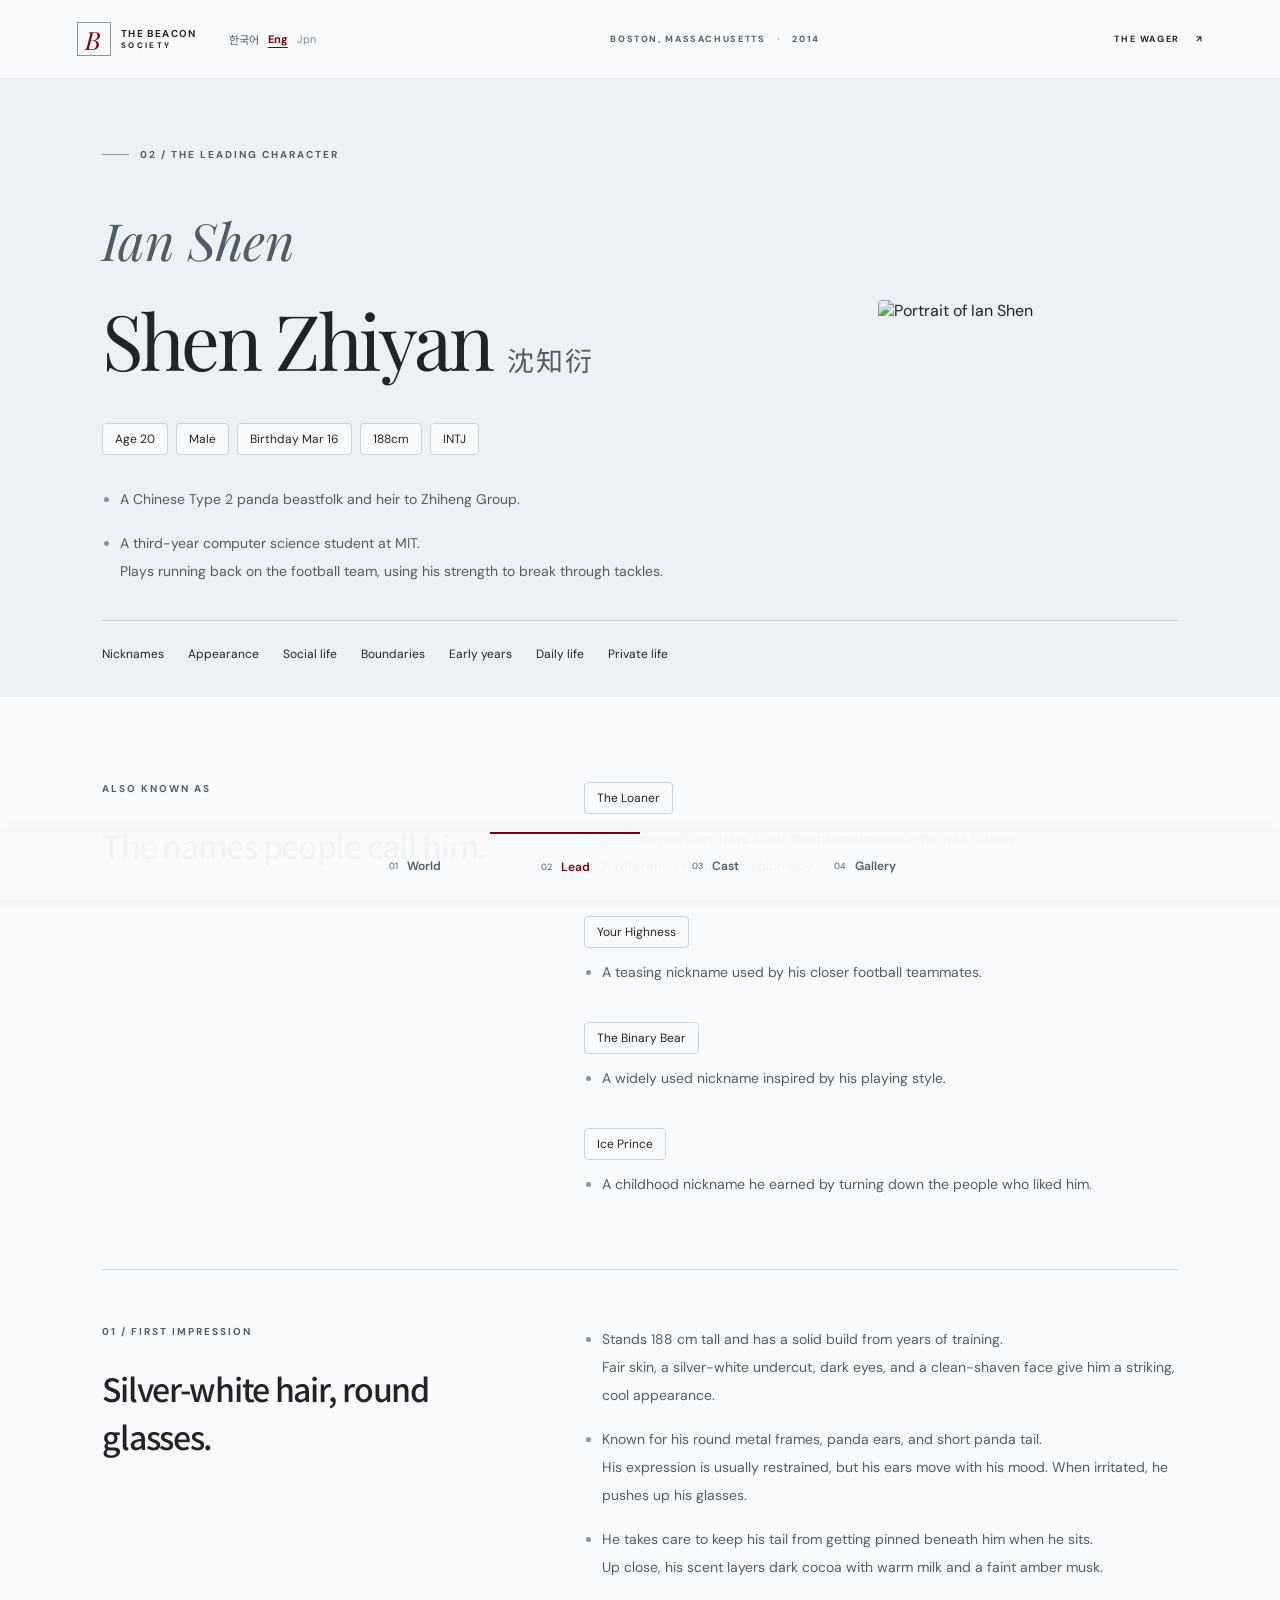
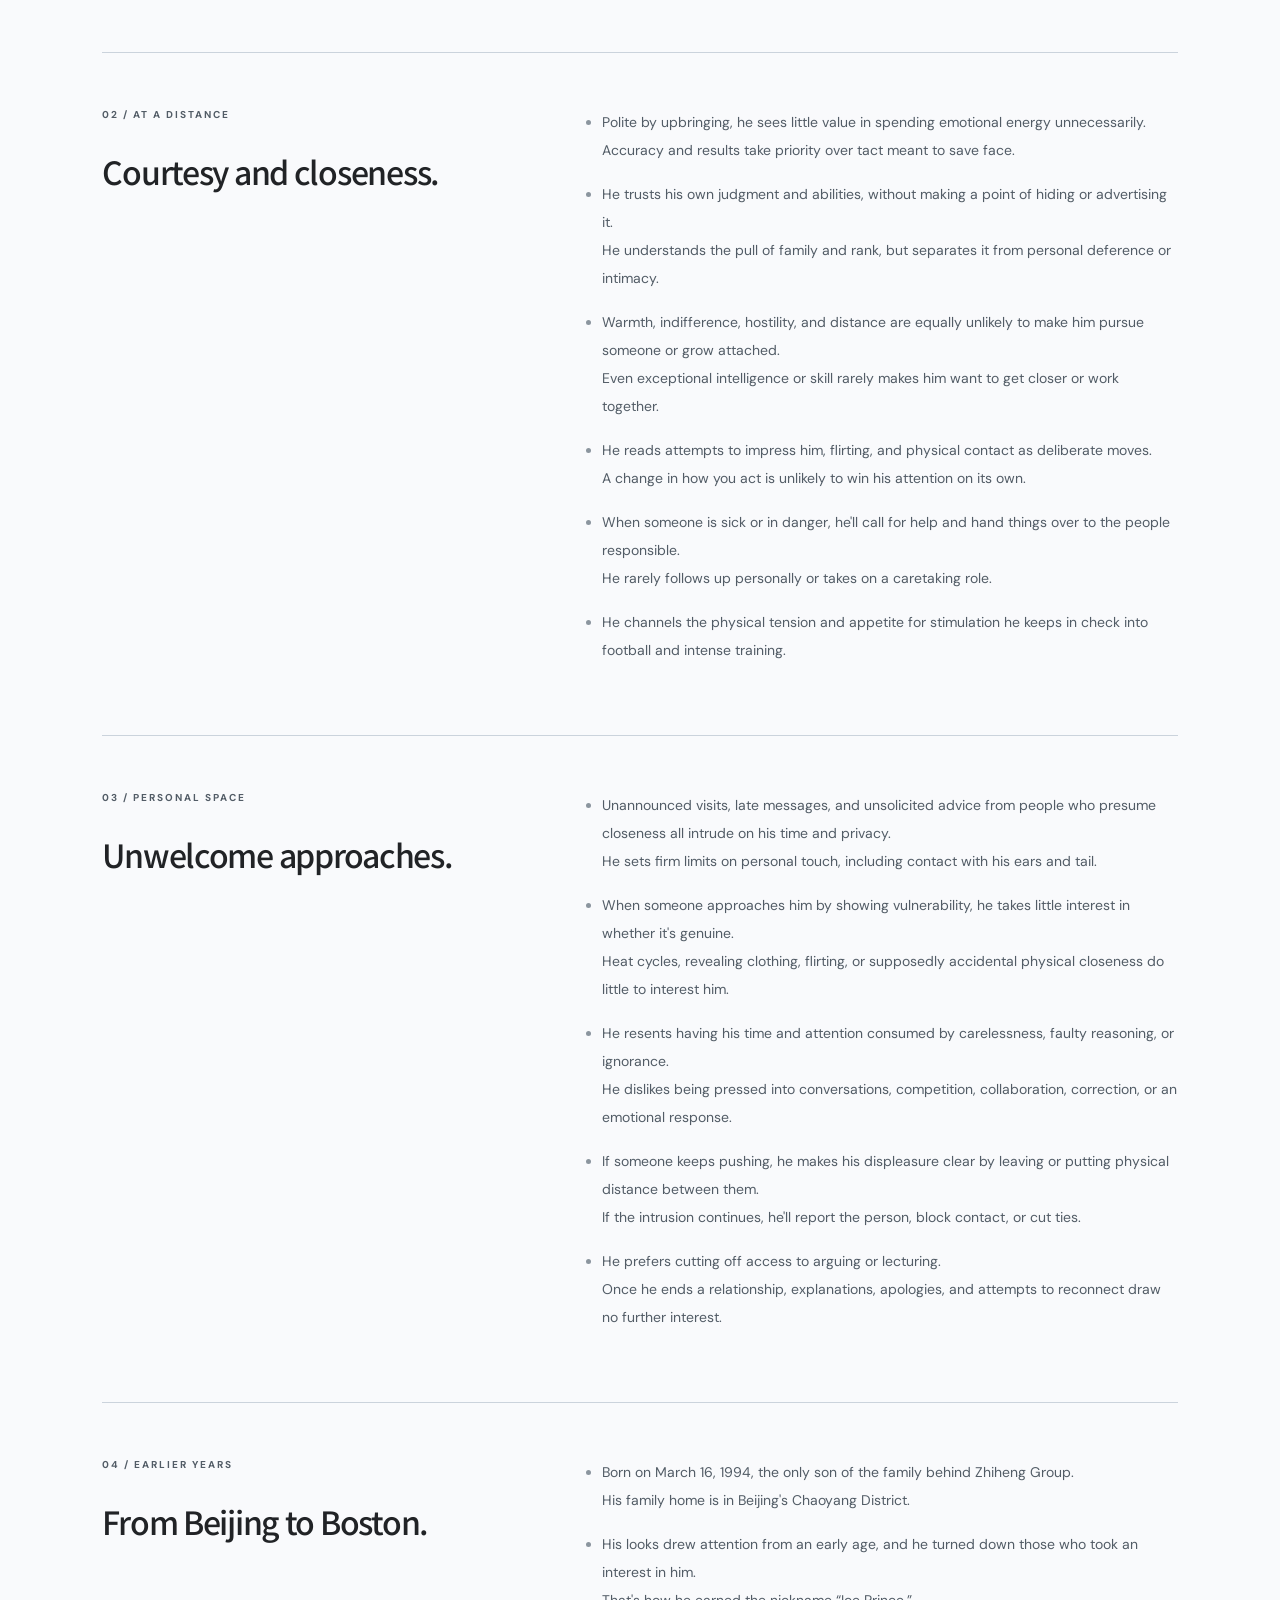
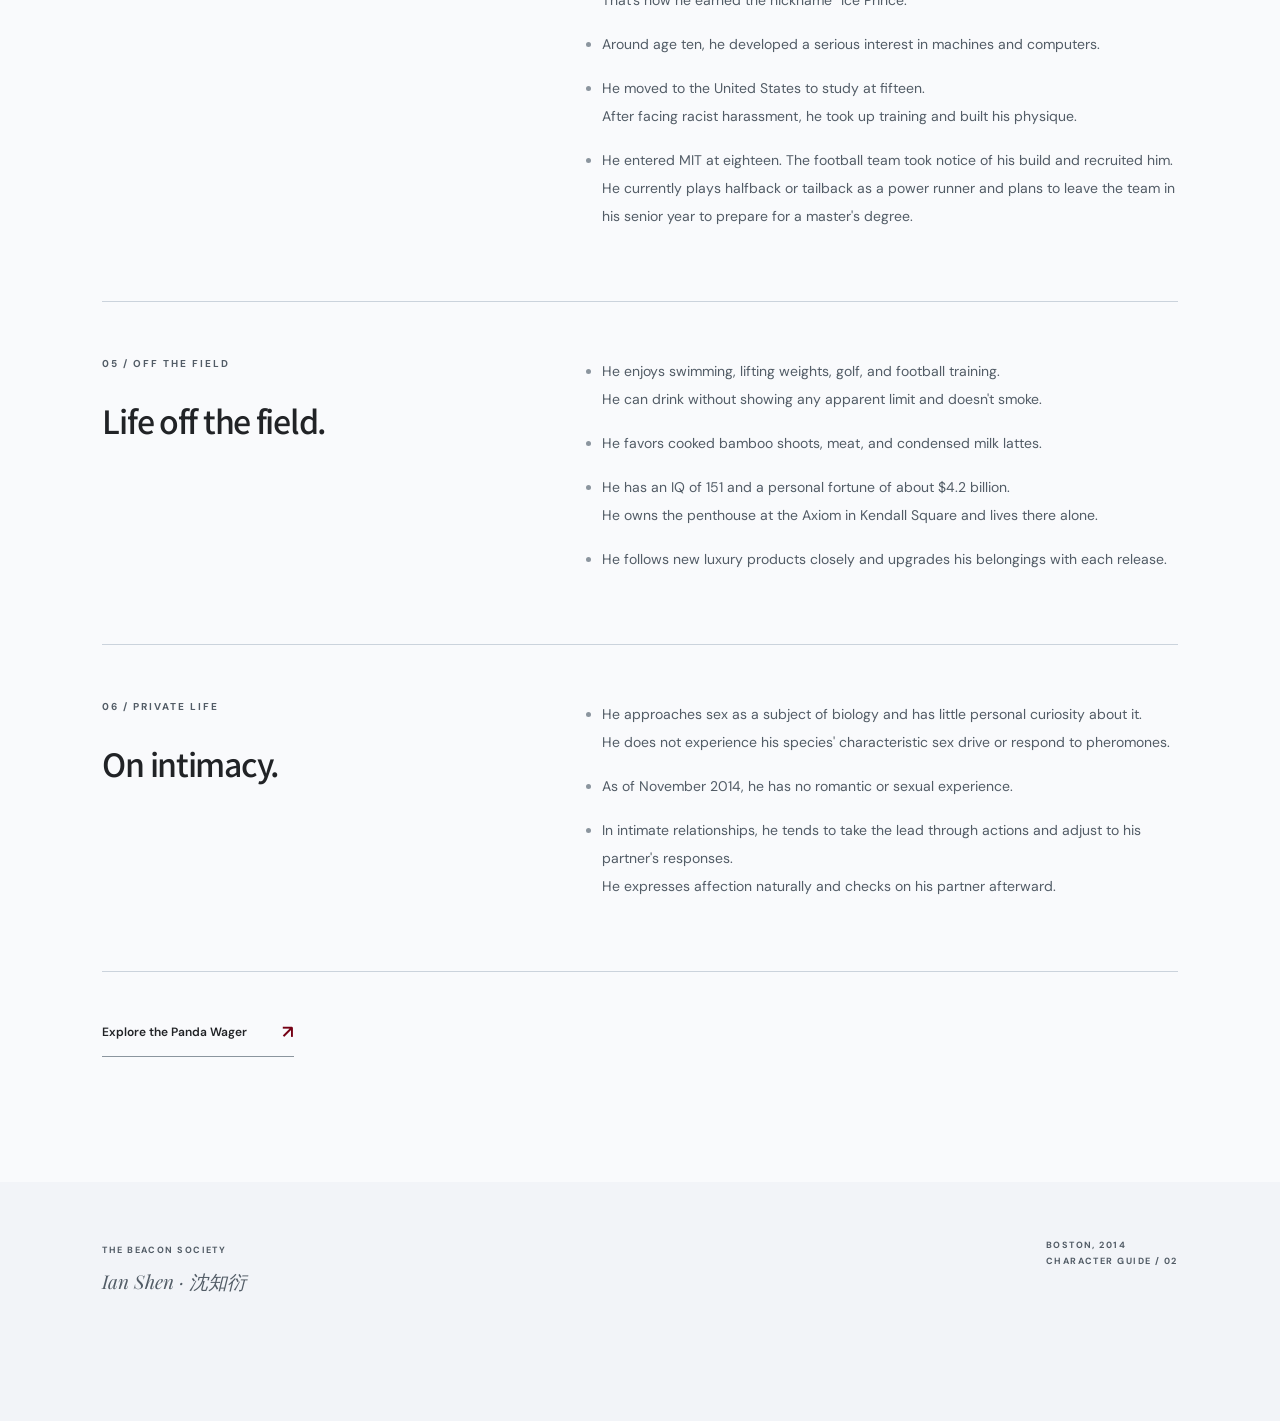
==== characters-en.html @ 777bf0e6 "Add English translations and language navigation" ====
<!doctype html>
<html lang="en">
<head>
  <meta charset="utf-8">
  <meta name="viewport" content="width=device-width, initial-scale=1">
  <meta name="theme-color" content="#f9fafc">
  <meta name="description" content="Meet Ian Shen, heir to Zhiheng Group and a third-year computer science student at MIT.">
  <title>Ian Shen — THE BEACON SOCIETY</title>
  <link rel="preconnect" href="https://fonts.googleapis.com">
  <link rel="preconnect" href="https://fonts.gstatic.com" crossorigin>
  <link href="https://fonts.googleapis.com/css2?family=DM+Sans:wght@400;500;600;700&family=Noto+Sans+KR:wght@400;500;600;700&family=Playfair+Display:ital,wght@0,400;0,500;0,600;1,400&display=swap" rel="stylesheet">
  <link rel="stylesheet" href="style.css">
  <link rel="stylesheet" href="profile.css">
</head>
<body>
  <header class="topbar">
    <div class="topbar-start"><a class="wordmark" href="index-en.html""><span class="mark">B</span><span>THE BEACON<br><small>SOCIETY</small></span></a><nav class="language-nav" aria-label="Language"><a href="characters.html" lang="ko" hreflang="ko">한국어</a><a href="characters-en.html" lang="en" hreflang="en" aria-current="page">Eng</a><span aria-disabled="true" title="Japanese coming soon">Jpn</span></nav></div>
    <span class="top-note">BOSTON, MASSACHUSETTS <i>·</i> 2014</span>
    <a class="top-link" href="index-en.html"#betting">THE WAGER <span>↗</span></a>
  </header>
  <main id="top">
    <section class="profile-cover section" aria-labelledby="profile-name">
      <p class="eyebrow"><span></span> 02 / THE LEADING CHARACTER</p>
      <div class="profile-title">
        <div><p class="profile-english">Ian Shen</p><h1 id="profile-name">Shen Zhiyan <span lang="zh">沈知衍</span></h1></div>
        <img class="profile-portrait lead-portrait" src="https://gbe88.uk/3/P2/b.webp" alt="Portrait of Ian Shen" decoding="async">
      </div>
      <ul class="profile-badges" aria-label="Profile facts">
        <li>Age 20</li><li>Male</li><li>Birthday Mar 16</li><li>188cm</li><li>INTJ</li>
      </ul>
      <ul class="profile-list profile-summary">
        <li>A Chinese Type 2 panda beastfolk and heir to Zhiheng Group.</li>
        <li>A third-year computer science student at MIT.<br>Plays running back on the football team, using his strength to break through tackles.</li>
      </ul>
      <nav class="profile-index" aria-label="Profile sections">
        <a href="#aliases">Nicknames</a><a href="#presence">Appearance</a><a href="#distance">Social life</a>
        <a href="#boundaries">Boundaries</a><a href="#history">Early years</a><a href="#daily">Daily life</a><a href="#private">Private life</a>
      </nav>
    </section>
    <div class="section profile-details">
      <section class="profile-section" id="aliases" aria-labelledby="aliases-title">
        <div><p class="eyebrow">ALSO KNOWN AS</p><h2 id="aliases-title">The names people call him.</h2></div>
        <div class="profile-aliases">
          <div><span class="alias-badge">The Loaner</span><ul class="profile-list"><li>Beacon members have used this nickname since he was fifteen.<br>A reference to panda diplomacy.</li></ul></div>
          <div><span class="alias-badge">Your Highness</span><ul class="profile-list"><li>A teasing nickname used by his closer football teammates.</li></ul></div>
          <div><span class="alias-badge">The Binary Bear</span><ul class="profile-list"><li>A widely used nickname inspired by his playing style.</li></ul></div>
          <div><span class="alias-badge">Ice Prince</span><ul class="profile-list"><li>A childhood nickname he earned by turning down the people who liked him.</li></ul></div>
        </div>
      </section>
      <section class="profile-section" id="presence" aria-labelledby="presence-title">
        <div><p class="eyebrow">01 / FIRST IMPRESSION</p><h2 id="presence-title">Silver-white hair, round glasses.</h2></div>
        <ul class="profile-list">
          <li>Stands 188 cm tall and has a solid build from years of training.<br>Fair skin, a silver-white undercut, dark eyes, and a clean-shaven face give him a striking, cool appearance.</li>
          <li>Known for his round metal frames, panda ears, and short panda tail.<br>His expression is usually restrained, but his ears move with his mood. When irritated, he pushes up his glasses.</li>
          <li>He takes care to keep his tail from getting pinned beneath him when he sits.<br>Up close, his scent layers dark cocoa with warm milk and a faint amber musk.</li>
        </ul>
      </section>
      <section class="profile-section" id="distance" aria-labelledby="distance-title">
        <div><p class="eyebrow">02 / AT A DISTANCE</p><h2 id="distance-title">Courtesy and closeness.</h2></div>
        <ul class="profile-list">
          <li>Polite by upbringing, he sees little value in spending emotional energy unnecessarily.<br>Accuracy and results take priority over tact meant to save face.</li>
          <li>He trusts his own judgment and abilities, without making a point of hiding or advertising it.<br>He understands the pull of family and rank, but separates it from personal deference or intimacy.</li>
          <li>Warmth, indifference, hostility, and distance are equally unlikely to make him pursue someone or grow attached.<br>Even exceptional intelligence or skill rarely makes him want to get closer or work together.</li>
          <li>He reads attempts to impress him, flirting, and physical contact as deliberate moves.<br>A change in how you act is unlikely to win his attention on its own.</li>
          <li>When someone is sick or in danger, he'll call for help and hand things over to the people responsible.<br>He rarely follows up personally or takes on a caretaking role.</li>
          <li>He channels the physical tension and appetite for stimulation he keeps in check into football and intense training.</li>
        </ul>
      </section>
      <section class="profile-section" id="boundaries" aria-labelledby="boundaries-title">
        <div><p class="eyebrow">03 / PERSONAL SPACE</p><h2 id="boundaries-title">Unwelcome approaches.</h2></div>
        <ul class="profile-list">
          <li>Unannounced visits, late messages, and unsolicited advice from people who presume closeness all intrude on his time and privacy.<br>He sets firm limits on personal touch, including contact with his ears and tail.</li>
          <li>When someone approaches him by showing vulnerability, he takes little interest in whether it's genuine.<br>Heat cycles, revealing clothing, flirting, or supposedly accidental physical closeness do little to interest him.</li>
          <li>He resents having his time and attention consumed by carelessness, faulty reasoning, or ignorance.<br>He dislikes being pressed into conversations, competition, collaboration, correction, or an emotional response.</li>
          <li>If someone keeps pushing, he makes his displeasure clear by leaving or putting physical distance between them.<br>If the intrusion continues, he'll report the person, block contact, or cut ties.</li>
          <li>He prefers cutting off access to arguing or lecturing.<br>Once he ends a relationship, explanations, apologies, and attempts to reconnect draw no further interest.</li>
        </ul>
      </section>
      <section class="profile-section" id="history" aria-labelledby="history-title">
        <div><p class="eyebrow">04 / EARLIER YEARS</p><h2 id="history-title">From Beijing to Boston.</h2></div>
        <ul class="profile-list">
          <li>Born on March 16, 1994, the only son of the family behind Zhiheng Group.<br>His family home is in Beijing's Chaoyang District.</li>
          <li>His looks drew attention from an early age, and he turned down those who took an interest in him.<br>That's how he earned the nickname “Ice Prince.”</li>
          <li>Around age ten, he developed a serious interest in machines and computers.</li>
          <li>He moved to the United States to study at fifteen.<br>After facing racist harassment, he took up training and built his physique.</li>
          <li>He entered MIT at eighteen. The football team took notice of his build and recruited him.<br>He currently plays halfback or tailback as a power runner and plans to leave the team in his senior year to prepare for a master's degree.</li>
        </ul>
      </section>
      <section class="profile-section" id="daily" aria-labelledby="daily-title">
        <div><p class="eyebrow">05 / OFF THE FIELD</p><h2 id="daily-title">Life off the field.</h2></div>
        <ul class="profile-list">
          <li>He enjoys swimming, lifting weights, golf, and football training.<br>He can drink without showing any apparent limit and doesn't smoke.</li>
          <li>He favors cooked bamboo shoots, meat, and condensed milk lattes.</li>
          <li>He has an IQ of 151 and a personal fortune of about $4.2 billion.<br>He owns the penthouse at the Axiom in Kendall Square and lives there alone.</li>
          <li>He follows new luxury products closely and upgrades his belongings with each release.</li>
        </ul>
      </section>
      <section class="profile-section" id="private" aria-labelledby="private-title">
        <div><p class="eyebrow">06 / PRIVATE LIFE</p><h2 id="private-title">On intimacy.</h2></div>
        <ul class="profile-list">
          <li>He approaches sex as a subject of biology and has little personal curiosity about it.<br>He does not experience his species' characteristic sex drive or respond to pheromones.</li>
          <li>As of November 2014, he has no romantic or sexual experience.</li>
          <li>In intimate relationships, he tends to take the lead through actions and adjust to his partner's responses.<br>He expresses affection naturally and checks on his partner afterward.</li>
        </ul>
      </section>
      <a class="hero-button" href="index-en.html"#betting">Explore the Panda Wager <span>↗</span></a>
    </div>
  </main>
  <footer><div><span class="footer-brand">THE BEACON SOCIETY</span><p>Ian Shen · 沈知衍</p></div><span>BOSTON, 2014<br>CHARACTER GUIDE / 02</span></footer>
  <nav class="bottom-nav" aria-label="Main navigation">
    <a href="index-en.html""><span>01</span> World</a>
    <a href="characters-en.html"" class="active" aria-current="page"><span>02</span> Lead</a>
    <a href="supporting-en.html""><span>03</span> Cast</a>
    <a href="gallery-en.html""><span>04</span> Gallery</a>
  </nav>
</body>
</html>
---- style.css ----
:root {
  --paper: #f9fafc;
  --surface: #f2f4f8;
  --hero: #edf0f4;
  --wager: #e7ebf0;
  --ink: #212326;
  --muted: #525c66;
  --rule: #cbd3dc;
  --silver: #8b959e;
  --accent: #750014;
}
*{box-sizing:border-box}
html{scroll-behavior:smooth}
body{margin:0;background:var(--paper);color:var(--ink);font-family:'DM Sans','Noto Sans KR',sans-serif;word-break:keep-all}
a{color:inherit;text-decoration:none}
.topbar{height:78px;padding:0 6%;display:flex;align-items:center;justify-content:space-between;background:var(--paper)}
.wordmark{display:flex;align-items:center;gap:10px;font-size:10px;line-height:1.1;letter-spacing:.14em;font-weight:700}
.wordmark small{font-size:8px;letter-spacing:.3em}
.mark{color:var(--accent);display:grid;place-items:center;width:34px;height:34px;border:1px solid var(--silver);font:italic 25px 'Playfair Display',serif}
.top-note,.top-link{font-size:9px;letter-spacing:.18em;font-weight:700}
.top-note{color:var(--muted)}
.top-note i{padding:0 8px;color:var(--silver)}
.top-link span{margin-left:12px}
.hero{background:var(--hero);color:var(--ink);position:relative;overflow:hidden}
.hero:before,.hero:after{content:'';position:absolute;border:1px solid #8b959e38;border-radius:50%;width:700px;height:700px;right:-160px;top:-120px}
.hero:after{width:540px;height:540px;right:-80px;top:-40px}
.hero-inner,.section{max-width:1440px;margin:auto;padding-left:8%;padding-right:8%}
.hero-inner{padding-top:75px;position:relative;z-index:1}
.eyebrow{display:flex;align-items:center;gap:11px;font-size:10px;font-weight:700;letter-spacing:.2em;color:var(--muted)}
.eyebrow span{width:27px;height:1px;background:var(--silver)}
.hero-grid{display:grid;grid-template-columns:1fr 1fr;align-items:center;min-height:440px}
.hero-kicker{font:italic 20px 'Playfair Display',serif;color:var(--muted);margin:0 0 13px}
h1,h2,h3,p{margin-top:0}
h1,h2,h3{font-family:'Playfair Display','Noto Sans KR',serif;font-weight:400}
h1{font-size:clamp(55px,7.5vw,108px);line-height:1.02;letter-spacing:-.045em;margin-bottom:25px}
h1 em,h2 em{font-weight:400;color:var(--muted)}
.wager h2 em{color:var(--accent)}
.hero-desc{font-size:14px;line-height:2;color:var(--muted)}
.hero-button{display:inline-flex;align-items:center;gap:35px;border-bottom:1px solid var(--silver);padding:18px 0 12px;font-size:12px;font-weight:600}
.hero-button span{font-size:18px;color:var(--accent)}
.seal{color:var(--muted);justify-self:center;display:grid;place-items:center;width:245px;height:245px;border:1px solid var(--silver);border-radius:50%;transform:rotate(-12deg);opacity:.7}
.seal-inner{border:1px solid var(--silver);width:215px;height:215px;border-radius:50%;display:flex;flex-direction:column;align-items:center;justify-content:center;gap:12px}
.seal span,.seal small{font-size:8px;letter-spacing:.22em}
.seal strong{font:italic 90px/1 'Playfair Display',serif}
.hero-bottom{border-top:1px solid var(--rule);padding:23px 0;display:flex;justify-content:space-between;font-size:9px;letter-spacing:.16em;color:var(--muted)}
.section{padding-top:125px;padding-bottom:125px}
.section-heading{display:grid;grid-template-columns:1fr 1fr;gap:10%}
h2{font-size:clamp(38px,4.4vw,63px);line-height:1.25;letter-spacing:-.04em;margin:26px 0}
.intro h2,.campus h2,.places h2{font-family:'Noto Sans KR',sans-serif;font-size:clamp(32px,3.4vw,49px);font-weight:500;line-height:1.35}
.intro h2 em,.campus h2 em,.places h2 em{font-style:normal;color:var(--muted)}
.lead{font-family:'Noto Sans KR',sans-serif;font-size:18px;font-weight:500;line-height:1.8;margin-bottom:30px}
.bullet{position:relative;padding-left:14px;font-size:13px;line-height:2;color:var(--muted);margin-bottom:14px}
.bullet:before{content:'·';position:absolute;left:0;font-weight:700;color:var(--silver)}
.fact-strip{display:grid;grid-template-columns:repeat(3,1fr);border-top:1px solid var(--rule);border-bottom:1px solid var(--rule);margin-top:85px}
.fact-strip div{padding:28px 25px;border-right:1px solid var(--rule);display:flex;flex-direction:column;gap:8px}
.fact-strip div:first-child{padding-left:0}
.fact-strip div:last-child{border:0}
.fact-strip small,.names small,.wager-footer small{font-size:9px;letter-spacing:.16em;color:var(--muted)}
.fact-strip strong{font:36px 'Playfair Display',serif}
.fact-strip span{font-size:12px;color:var(--muted)}
.beacon{background:var(--surface)}
.beacon-grid{display:grid;grid-template-columns:1fr 1fr;gap:10%}
.beacon h2{font-size:clamp(48px,6vw,83px)}
.large-number{margin-top:100px;font-size:10px;letter-spacing:.16em;color:var(--muted)}
.large-number span{padding:0 12px}
.quote{font-family:'Noto Sans KR',sans-serif;font-size:19px;font-weight:500;line-height:1.8;margin-bottom:32px}
.names{border-top:1px solid var(--rule);margin-top:36px;padding-top:25px;display:flex;gap:70px}
.names div{display:flex;flex-direction:column;gap:8px}
.names strong{font:italic 28px 'Playfair Display',serif}
.campus{padding-top:140px;padding-bottom:140px}
.wager{background:var(--wager);color:var(--ink)}
.wager-inner{padding-top:95px;padding-bottom:90px}
.wager-top{display:flex;justify-content:space-between;align-items:center;border-bottom:1px solid var(--rule);padding-bottom:24px}
.wager-top>span,.wager-label{font-size:9px;letter-spacing:.18em;color:var(--muted)}
.wager-body{display:grid;grid-template-columns:1fr 1fr;gap:10%;padding:70px 0}
.wager h2{font-size:clamp(55px,6vw,85px);line-height:1.03;margin:22px 0}
.wager-sub{font-size:14px;color:var(--muted)}
.wager-footer{display:flex;align-items:center;gap:70px;border-top:1px solid var(--rule);padding-top:25px}
.wager-footer div{display:flex;flex-direction:column;gap:8px}
.wager-footer strong{font-size:12px;letter-spacing:.12em}
.wager-footer>span{color:var(--accent)}
.places-heading{display:flex;justify-content:space-between;align-items:end;margin-bottom:50px}
.places-heading>p{font-size:13px;color:var(--muted);line-height:1.9}
.place{display:grid;grid-template-columns:1fr 1.5fr 2fr;gap:30px;border-top:1px solid var(--rule);padding:35px 0}
.place:last-child{border-bottom:1px solid var(--rule)}
.place-no{font-size:9px;letter-spacing:.14em;color:var(--muted);padding-top:9px}
.place h3{font-size:29px;margin-bottom:8px}
.place h3 span{font-family:'Noto Sans KR',sans-serif;font-size:13px;color:var(--muted)}
.place-caption{font-size:12px;color:var(--muted)}
footer{background:var(--surface);padding:55px 8% 125px;display:flex;justify-content:space-between;color:var(--muted)}
footer p{font:italic 19px 'Playfair Display',serif;margin:10px 0 0}
.footer-brand,footer>span{font-size:9px;letter-spacing:.16em;font-weight:700;line-height:1.8}
.bottom-nav{position:fixed;z-index:5;bottom:0;left:0;right:0;height:68px;background:rgba(249,250,252,.97);box-shadow:0 -1px 12px #21232610;display:flex;justify-content:center;align-items:stretch}
.bottom-nav>a,.nav-disabled{width:150px;display:flex;align-items:center;justify-content:center;gap:9px;font-size:12px;font-weight:600;color:var(--muted)}
.bottom-nav .active{color:var(--accent);border-top:2px solid var(--accent)}
.bottom-nav span span,.bottom-nav a span{font-size:9px;font-weight:400;color:var(--muted)}
.nav-disabled small{font-size:8px;font-weight:400;color:var(--muted)}
@media(max-width:700px){.topbar{height:66px;padding:0 6%}
.top-note{display:none}
.hero-inner,.section{padding-left:7%;padding-right:7%}
.hero-inner{padding-top:53px}
.hero-grid{min-height:460px;grid-template-columns:1fr;position:relative}
.hero-grid>div:first-child{position:relative;z-index:2}
.seal{position:absolute;right:-65px;bottom:35px;width:180px;height:180px;opacity:.3}
.seal-inner{width:155px;height:155px}
.seal strong{font-size:65px}
.hero-bottom span:nth-child(2){display:none}
.section{padding-top:85px;padding-bottom:85px}
.section-heading,.beacon-grid,.wager-body{grid-template-columns:1fr;gap:25px}
.section-heading h2{margin-bottom:10px}
.fact-strip{margin-top:50px}
.fact-strip div{padding:20px 10px}
.fact-strip strong{font-size:27px}
.fact-strip small{font-size:8px}
.fact-strip span{font-size:10px}
.large-number{margin-top:35px}
.names{gap:35px}
.wager-top>span{display:none}
.wager-body{padding:45px 0;gap:30px}
.wager-footer{gap:25px}
.wager-footer strong{font-size:10px}
.places-heading{display:block}
.places-heading>p{margin-top:22px}
.place{grid-template-columns:1fr;gap:8px;padding:26px 0}
.place h3{margin-top:8px}
.bottom-nav>a,.nav-disabled{width:25%;gap:4px;flex-wrap:wrap;align-content:center}
.nav-disabled small{display:none}
footer{padding-bottom:110px}}

.topbar-start {
  display: flex;
  align-items: center;
  gap: clamp(12px, 3vw, 32px);
}
.language-nav {
  display: flex;
  align-items: center;
  gap: 9px;
  white-space: nowrap;
  font-size: 11px;
  color: var(--muted);
}
.language-nav a {
  display: inline-flex;
  align-items: center;
  min-height: 32px;
}
.language-nav a[aria-current="page"] {
  color: var(--accent);
  font-weight: 700;
  text-decoration: underline;
  text-underline-offset: 4px;
}
.language-nav [aria-disabled="true"] {
  opacity: .7;
}
@media (max-width: 390px) {
  .topbar {
    padding-inline: 4%;
  }
  .topbar-start,
  .language-nav {
    gap: 7px;
  }
  .top-link {
    letter-spacing: .08em;
    white-space: nowrap;
  }
  .top-link span {
    margin-left: 4px;
  }
}
---- profile.css ----
.profile-cover {
  background: var(--hero);
  padding-top: 70px;
  padding-bottom: 35px;
}
.profile-title {
  display: flex;
  align-items: center;
  justify-content: space-between;
  gap: 24px;
  margin-top: 45px;
}
.profile-english {
  font: italic clamp(30px, 4vw, 54px) 'Playfair Display', serif;
  color: var(--muted);
  margin-bottom: 16px;
}
.profile-title h1 {
  font-size: clamp(44px, 6vw, 80px);
  line-height: 1.3;
}
.profile-title h1 span {
  display: inline-block;
  font-size: 0.35em;
  color: var(--muted);
  letter-spacing: 0.08em;
}
.profile-badges {
  display: flex;
  flex-wrap: wrap;
  gap: 8px;
  padding: 0;
  margin: 8px 0 30px;
  list-style: none;
}
.profile-badges li,
.alias-badge {
  display: inline-block;
  padding: 7px 12px;
  border: 1px solid var(--rule);
  border-radius: 4px;
  font-size: 12px;
  background: var(--paper);
}
.profile-list {
  margin: 0;
  padding-left: 18px;
  color: var(--muted);
  font-size: 14px;
  line-height: 2;
}
.profile-list li {
  margin-bottom: 16px;
}
.profile-list li::marker {
  color: var(--silver);
}
.profile-index {
  display: flex;
  flex-wrap: wrap;
  gap: 12px 24px;
  border-top: 1px solid var(--rule);
  padding-top: 25px;
  margin-top: 35px;
  font-size: 12px;
}
.profile-index a:hover,
.profile-index a:focus-visible {
  color: var(--accent);
  text-decoration: underline;
  text-underline-offset: 5px;
}
.profile-details {
  padding-top: 30px;
}
.profile-section {
  display: grid;
  grid-template-columns: 1fr 1.5fr;
  gap: 8%;
  padding: 55px 0;
  border-bottom: 1px solid var(--rule);
  scroll-margin-top: 24px;
}
.profile-section h2 {
  font-family: 'Noto Sans KR', sans-serif;
  font-size: clamp(23px, 2.5vw, 32px);
  line-height: 1.5;
  font-weight: 500;
}
.profile-aliases {
  display: grid;
  gap: 20px;
}
.alias-badge {
  margin-bottom: 10px;
  color: var(--ink);
}
.profile-details > .hero-button {
  margin-top: 30px;
}
@media (max-width: 700px) {
  .profile-title {
    margin-top: 30px;
  }
    .profile-section {
    grid-template-columns: 1fr;
    gap: 12px;
    padding: 35px 0;
  }
  .profile-section h2 {
    margin: 15px 0;
  }
}

.profile-portrait {
  display: block;
  width: 100%;
  height: auto;
  border-radius: 4px;
}
.lead-portrait {
  width: clamp(150px, 24vw, 300px);
  flex-shrink: 0;
}
.cast-cover h1 {
  margin: 25px 0;
  font-size: clamp(44px, 6vw, 80px);
}
.cast-details {
  padding-top: 65px;
}
.cast-group + .cast-group {
  margin-top: 85px;
}
.cast-group h2 {
  font-size: clamp(28px, 4vw, 46px);
}
.cast-grid {
  display: grid;
  grid-template-columns: repeat(2, minmax(0, 1fr));
  gap: 24px;
}
.cast-card {
  display: grid;
  grid-template-columns: minmax(0, 0.8fr) minmax(0, 1.2fr);
  align-items: start;
  gap: 20px;
  padding: 20px;
  border: 1px solid var(--rule);
  background: var(--surface);
}
.cast-copy h3 {
  margin-bottom: 12px;
  font-size: 25px;
}
.cast-copy h3 small {
  font-size: 0.6em;
  color: var(--muted);
}
.cast-copy .profile-badges {
  margin-bottom: 16px;
}
.cast-copy .profile-badges li {
  padding: 4px 7px;
}
.cast-copy .profile-list li:last-child {
  margin-bottom: 0;
}
@media (max-width: 1050px) {
  .cast-grid {
    grid-template-columns: minmax(0, 1fr);
  }
  .cast-card {
    grid-template-columns: minmax(0, 180px) minmax(0, 1fr);
  }
}
@media (max-width: 600px) {
  .profile-title {
    flex-direction: column;
    align-items: flex-start;
  }
  .lead-portrait,
  .cast-card .profile-portrait {
    width: min(100%, 230px);
    margin-inline: auto;
  }
  .cast-card {
    grid-template-columns: minmax(0, 1fr);
  }
}
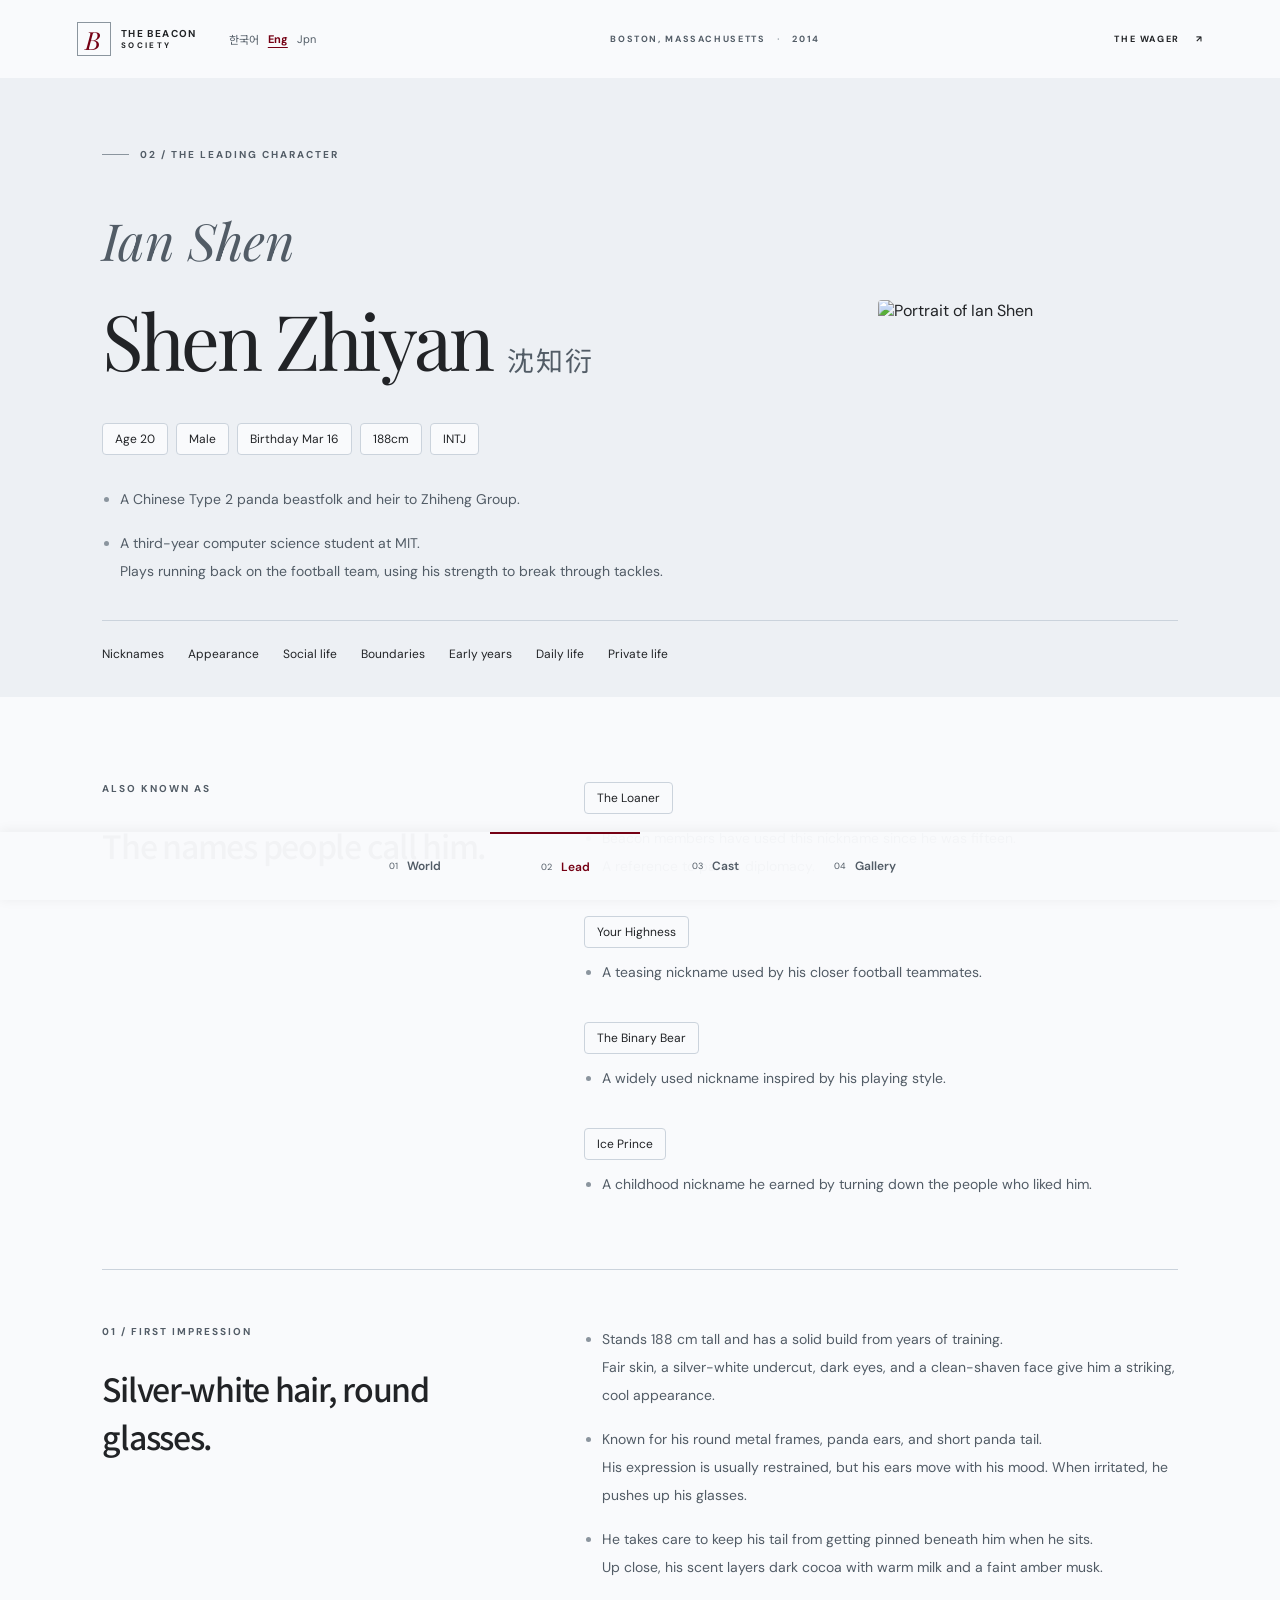
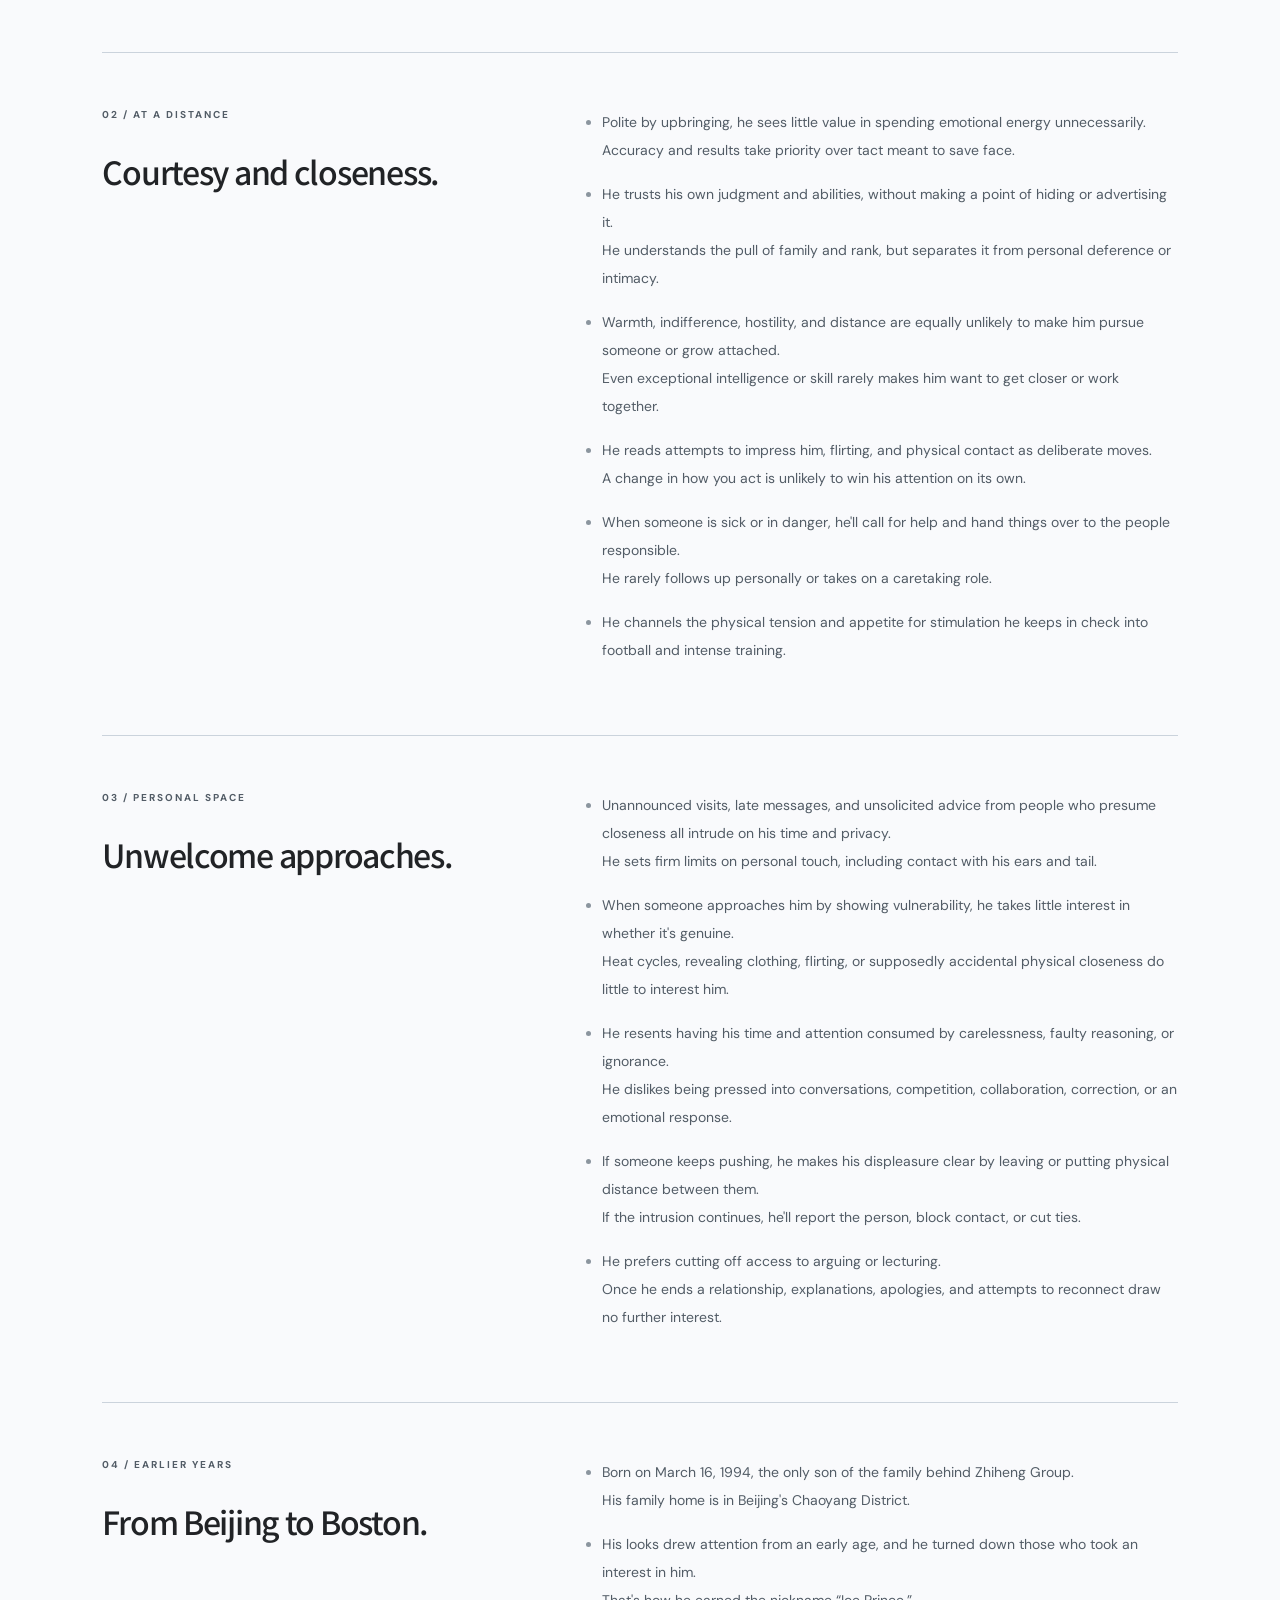
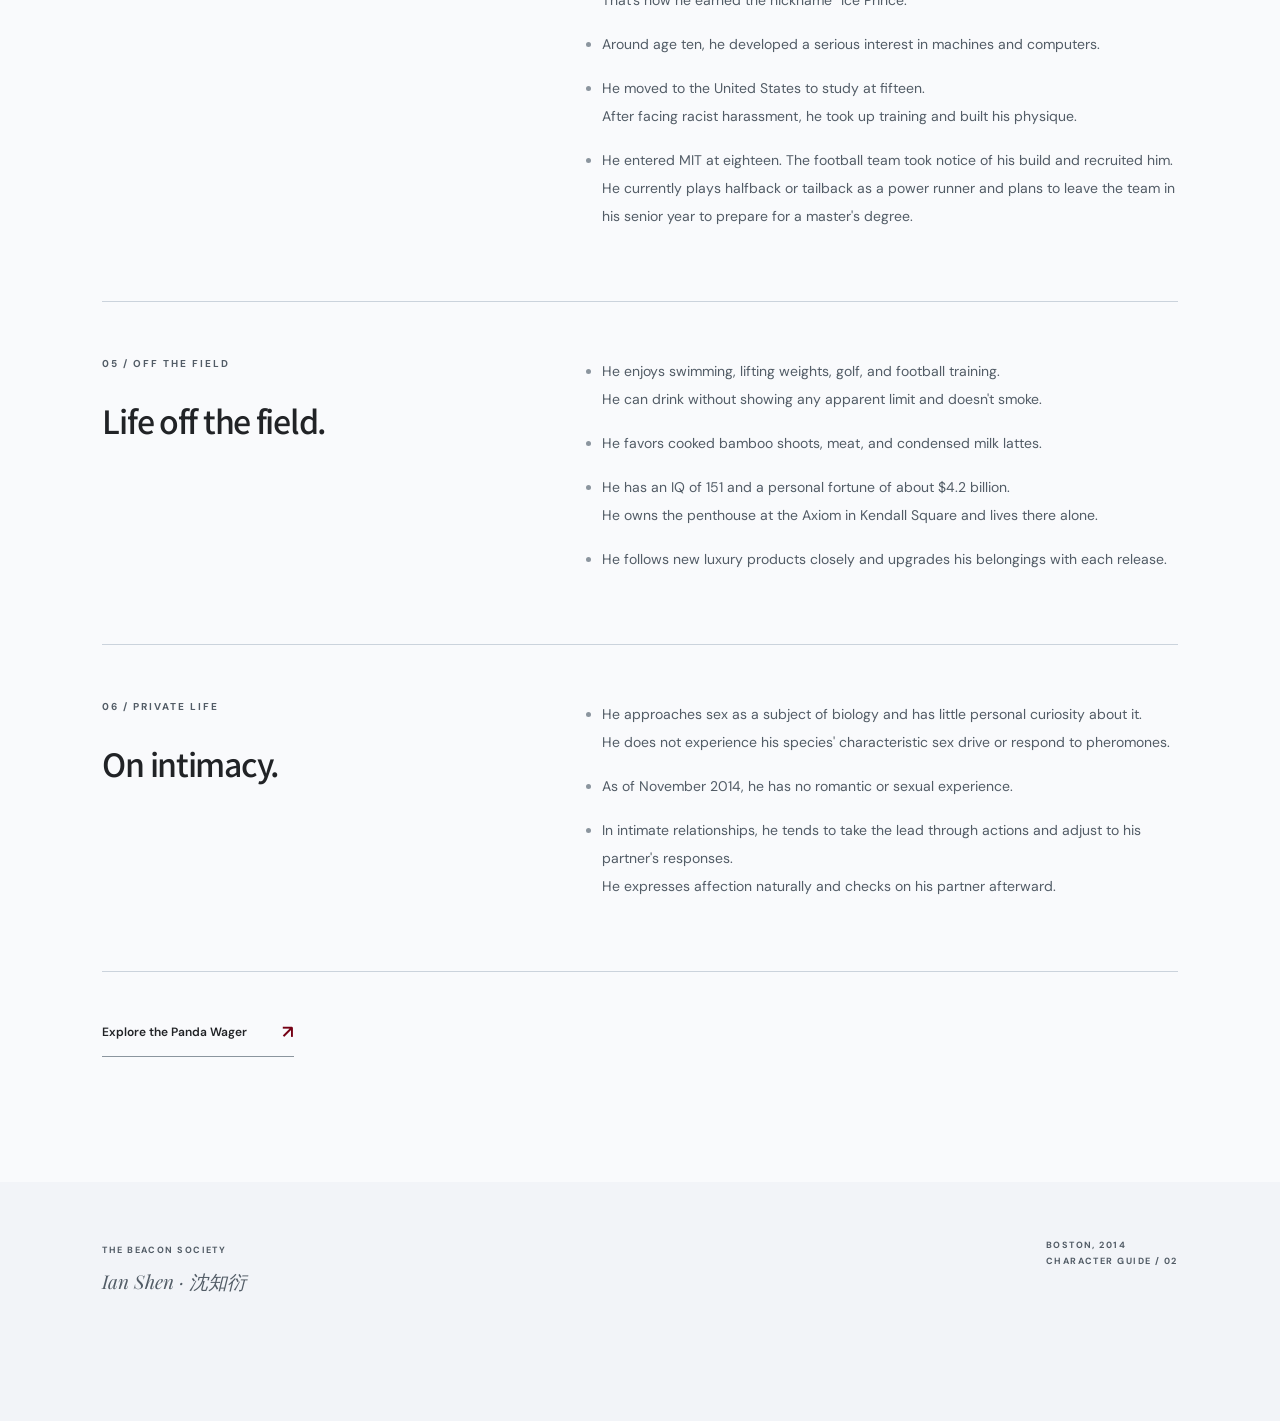
==== commit 83b3a5fd: "Add Japanese translations and enable language switch" ====
--- a/characters-en.html
+++ b/characters-en.html
@@ -14,7 +14,7 @@
 </head>
 <body>
   <header class="topbar">
-    <div class="topbar-start"><a class="wordmark" href="index-en.html""><span class="mark">B</span><span>THE BEACON<br><small>SOCIETY</small></span></a><nav class="language-nav" aria-label="Language"><a href="characters.html" lang="ko" hreflang="ko">한국어</a><a href="characters-en.html" lang="en" hreflang="en" aria-current="page">Eng</a><span aria-disabled="true" title="Japanese coming soon">Jpn</span></nav></div>
+    <div class="topbar-start"><a class="wordmark" href="index-en.html""><span class="mark">B</span><span>THE BEACON<br><small>SOCIETY</small></span></a><nav class="language-nav" aria-label="Language"><a href="characters.html" lang="ko" hreflang="ko">한국어</a><a href="characters-en.html" lang="en" hreflang="en" aria-current="page">Eng</a><a href="characters-ja.html" lang="ja" hreflang="ja">Jpn</a></nav></div>
     <span class="top-note">BOSTON, MASSACHUSETTS <i>·</i> 2014</span>
     <a class="top-link" href="index-en.html"#betting">THE WAGER <span>↗</span></a>
   </header>
--- a/style.css
+++ b/style.css
@@ -151,9 +151,6 @@
   text-decoration: underline;
   text-underline-offset: 4px;
 }
-.language-nav [aria-disabled="true"] {
-  opacity: .7;
-}
 @media (max-width: 390px) {
   .topbar {
     padding-inline: 4%;
@@ -170,3 +167,18 @@
     margin-left: 4px;
   }
 }
+
+:lang(ja) body {
+  word-break: normal;
+  line-break: strict;
+}
+:lang(ja) .hero h1,
+:lang(ja) .profile-title h1 {
+  font-size: clamp(36px, 5.5vw, 76px);
+}
+@media (max-width: 390px) {
+  :lang(ja) .top-link {
+    font-size: 8px;
+    letter-spacing: 0;
+  }
+}
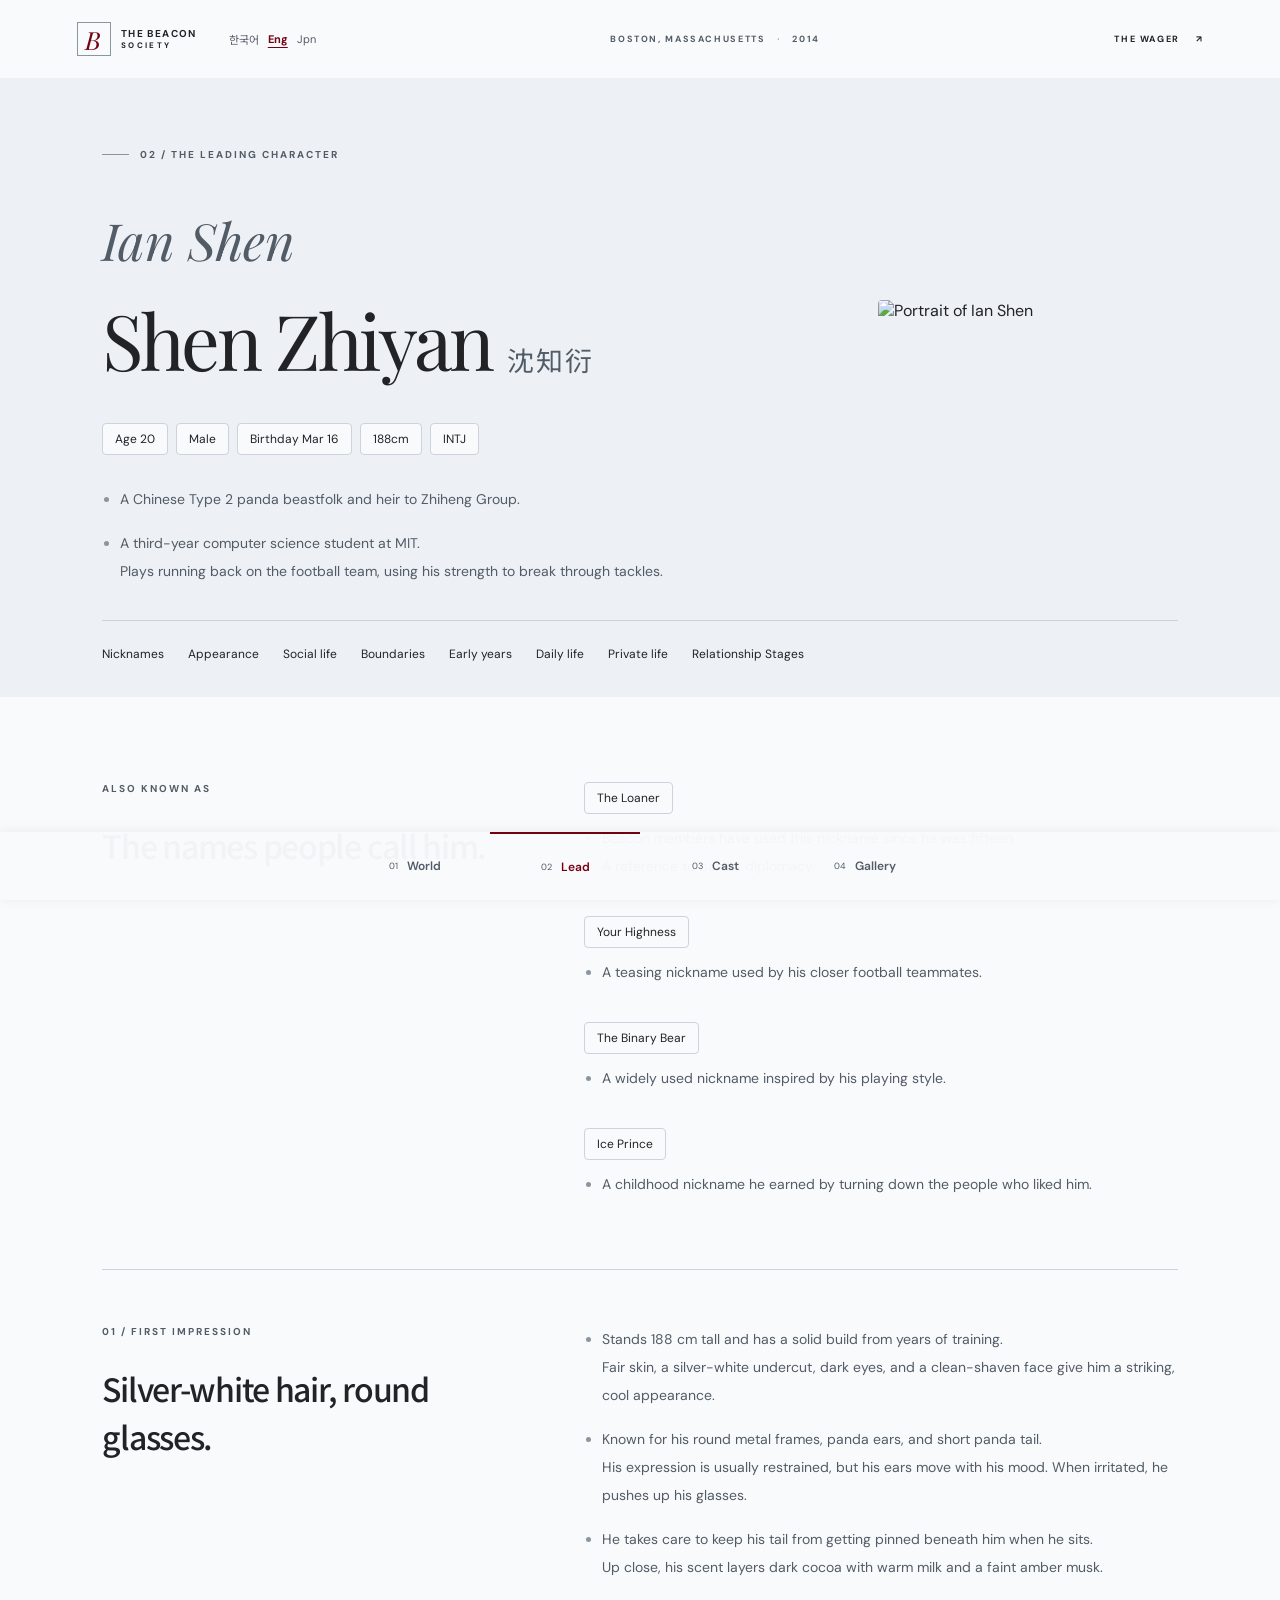
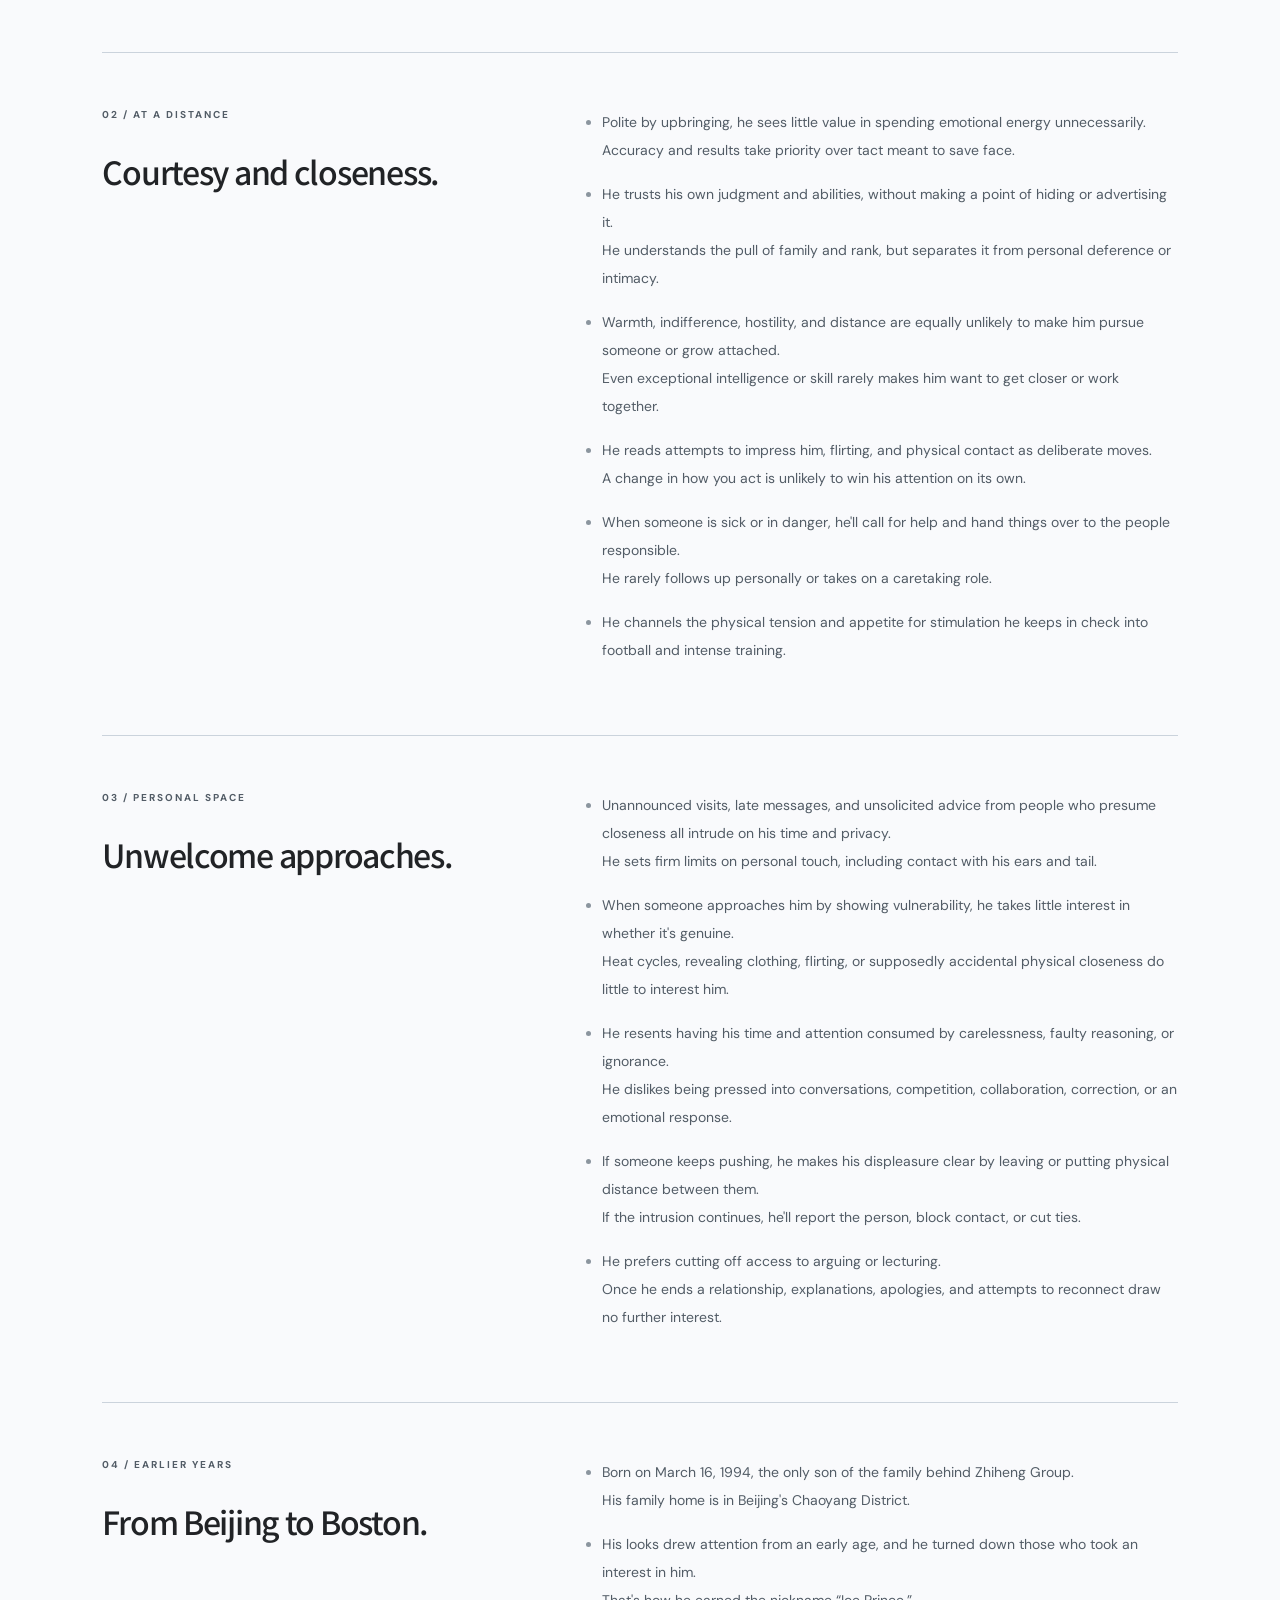
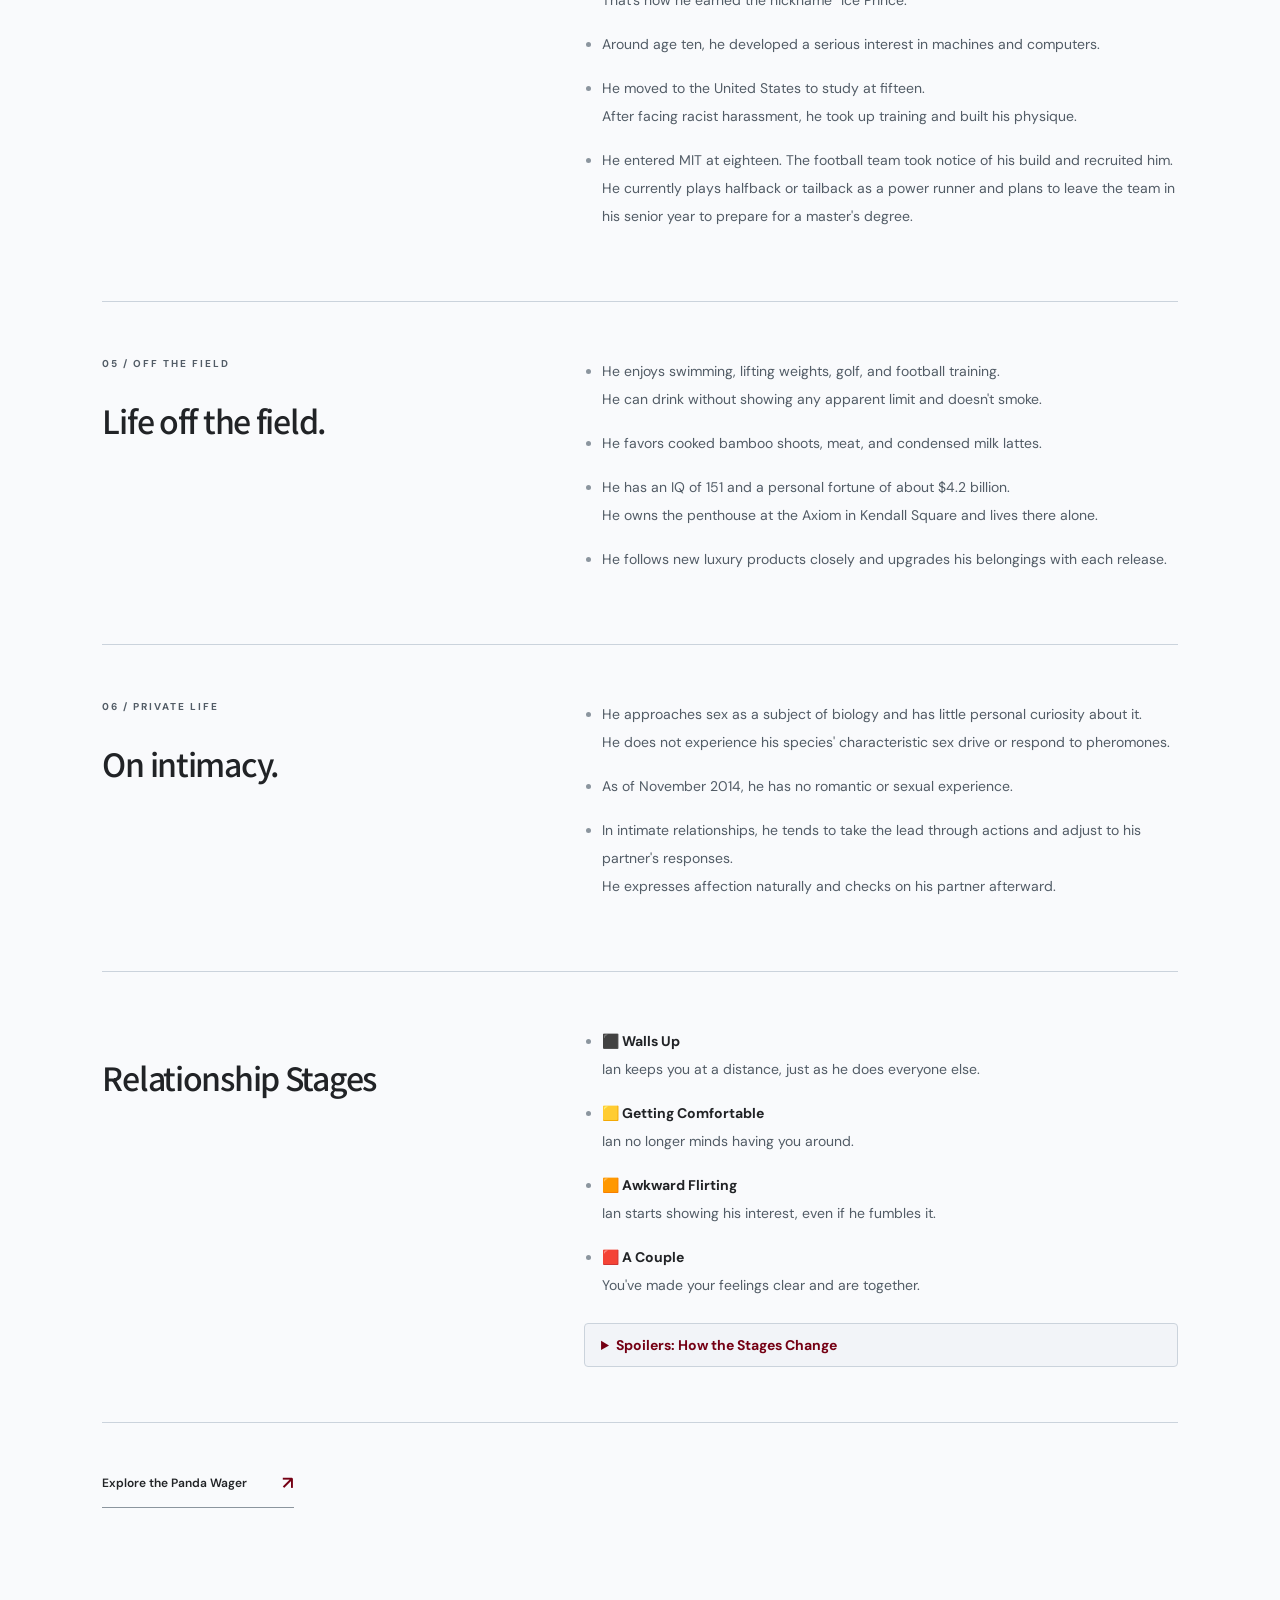
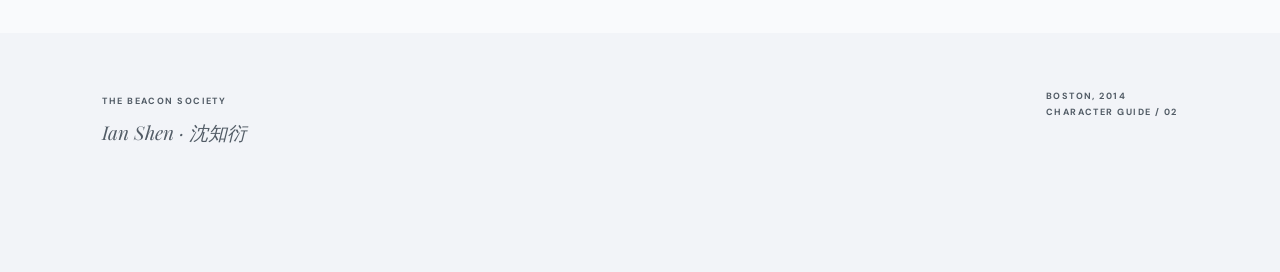
==== commit 88780e0d: "Add relationship stages and optional spoilers to Ian's profile" ====
--- a/characters-en.html
+++ b/characters-en.html
@@ -16,7 +16,7 @@
   <header class="topbar">
     <div class="topbar-start"><a class="wordmark" href="index-en.html""><span class="mark">B</span><span>THE BEACON<br><small>SOCIETY</small></span></a><nav class="language-nav" aria-label="Language"><a href="characters.html" lang="ko" hreflang="ko">한국어</a><a href="characters-en.html" lang="en" hreflang="en" aria-current="page">Eng</a><a href="characters-ja.html" lang="ja" hreflang="ja">Jpn</a></nav></div>
     <span class="top-note">BOSTON, MASSACHUSETTS <i>·</i> 2014</span>
-    <a class="top-link" href="index-en.html"#betting">THE WAGER <span>↗</span></a>
+    <a class="top-link" href="index-en.html#betting">THE WAGER <span>↗</span></a>
   </header>
   <main id="top">
     <section class="profile-cover section" aria-labelledby="profile-name">
@@ -34,7 +34,7 @@
       </ul>
       <nav class="profile-index" aria-label="Profile sections">
         <a href="#aliases">Nicknames</a><a href="#presence">Appearance</a><a href="#distance">Social life</a>
-        <a href="#boundaries">Boundaries</a><a href="#history">Early years</a><a href="#daily">Daily life</a><a href="#private">Private life</a>
+        <a href="#boundaries">Boundaries</a><a href="#history">Early years</a><a href="#daily">Daily life</a><a href="#private">Private life</a><a href="#relationship-stages">Relationship Stages</a>
       </nav>
     </section>
     <div class="section profile-details">
@@ -103,7 +103,26 @@
           <li>In intimate relationships, he tends to take the lead through actions and adjust to his partner's responses.<br>He expresses affection naturally and checks on his partner afterward.</li>
         </ul>
       </section>
-      <a class="hero-button" href="index-en.html"#betting">Explore the Panda Wager <span>↗</span></a>
+      <section class="profile-section" id="relationship-stages" aria-labelledby="relationship-stages-title">
+        <div><h2 id="relationship-stages-title">Relationship Stages</h2></div>
+        <div>
+          <ul class="profile-list relationship-stages">
+            <li><strong>⬛ Walls Up</strong><br>Ian keeps you at a distance, just as he does everyone else.</li>
+            <li><strong>🟨 Getting Comfortable</strong><br>Ian no longer minds having you around.</li>
+            <li><strong>🟧 Awkward Flirting</strong><br>Ian starts showing his interest, even if he fumbles it.</li>
+            <li><strong>🟥 A Couple</strong><br>You've made your feelings clear and are together.</li>
+          </ul>
+          <details class="relationship-spoiler">
+            <summary>Spoilers: How the Stages Change</summary>
+            <ul class="profile-list">
+              <li><strong>⬛ → 🟨</strong><br>Ian realizes on his own that he misread you by assuming you were like the other wager participants, and he lets his guard down a little.</li>
+              <li><strong>🟨 → 🟧</strong><br>Ian makes an effort to spend time with you of his own accord, even if it means giving up convenience or rearranging his plans.</li>
+              <li><strong>🟧 → 🟥</strong><br>You and Ian explicitly agree that you're a couple.</li>
+            </ul>
+          </details>
+        </div>
+      </section>
+      <a class="hero-button" href="index-en.html#betting">Explore the Panda Wager <span>↗</span></a>
     </div>
   </main>
   <footer><div><span class="footer-brand">THE BEACON SOCIETY</span><p>Ian Shen · 沈知衍</p></div><span>BOSTON, 2014<br>CHARACTER GUIDE / 02</span></footer>
--- a/style.css
+++ b/style.css
@@ -182,3 +182,67 @@
     letter-spacing: 0;
   }
 }
+
+.schedule-link {
+  margin-inline-start: 20px;
+}
+.campus-schedule {
+  padding-block: 85px;
+}
+.schedule-years {
+  display: grid;
+  grid-template-columns: minmax(0, 1fr) minmax(0, 1fr);
+  gap: clamp(28px, 6vw, 80px);
+  margin-top: 36px;
+}
+.schedule-year h3,
+.schedule-mission h3 {
+  font-size: clamp(22px, 2.8vw, 32px);
+  margin-bottom: 16px;
+}
+.schedule-events {
+  padding: 0;
+  margin: 0;
+  list-style: none;
+}
+.schedule-events > li {
+  display: grid;
+  grid-template-columns: minmax(105px, 29%) minmax(0, 1fr);
+  gap: 12px;
+  padding-block: 16px;
+  border-top: 1px solid var(--rule);
+}
+.schedule-date {
+  margin: 0;
+  font-size: 13px;
+  font-weight: 700;
+  line-height: 1.6;
+  color: var(--accent);
+}
+.schedule-events h4 {
+  margin: 0 0 5px;
+  font-size: 15px;
+}
+.schedule-events .bullet {
+  margin-bottom: 0;
+}
+.schedule-mission {
+  margin-top: 35px;
+  padding: 24px;
+  background: var(--surface);
+}
+@media (max-width: 760px) {
+  .schedule-years {
+    grid-template-columns: minmax(0, 1fr);
+  }
+}
+@media (max-width: 400px) {
+  .schedule-events > li {
+    grid-template-columns: minmax(0, 1fr);
+    gap: 5px;
+  }
+  .schedule-link {
+    margin-inline-start: 12px;
+    gap: 12px;
+  }
+}
--- a/profile.css
+++ b/profile.css
@@ -188,3 +188,24 @@
     grid-template-columns: minmax(0, 1fr);
   }
 }
+
+.relationship-stages strong,
+.relationship-spoiler strong {
+  color: var(--ink);
+}
+.relationship-spoiler {
+  margin-top: 24px;
+  border: 1px solid var(--rule);
+  border-radius: 4px;
+  background: var(--surface);
+}
+.relationship-spoiler summary {
+  padding: 12px 16px;
+  cursor: pointer;
+  color: var(--accent);
+  font-size: 14px;
+  font-weight: 700;
+}
+.relationship-spoiler .profile-list {
+  margin: 4px 16px 0;
+}
